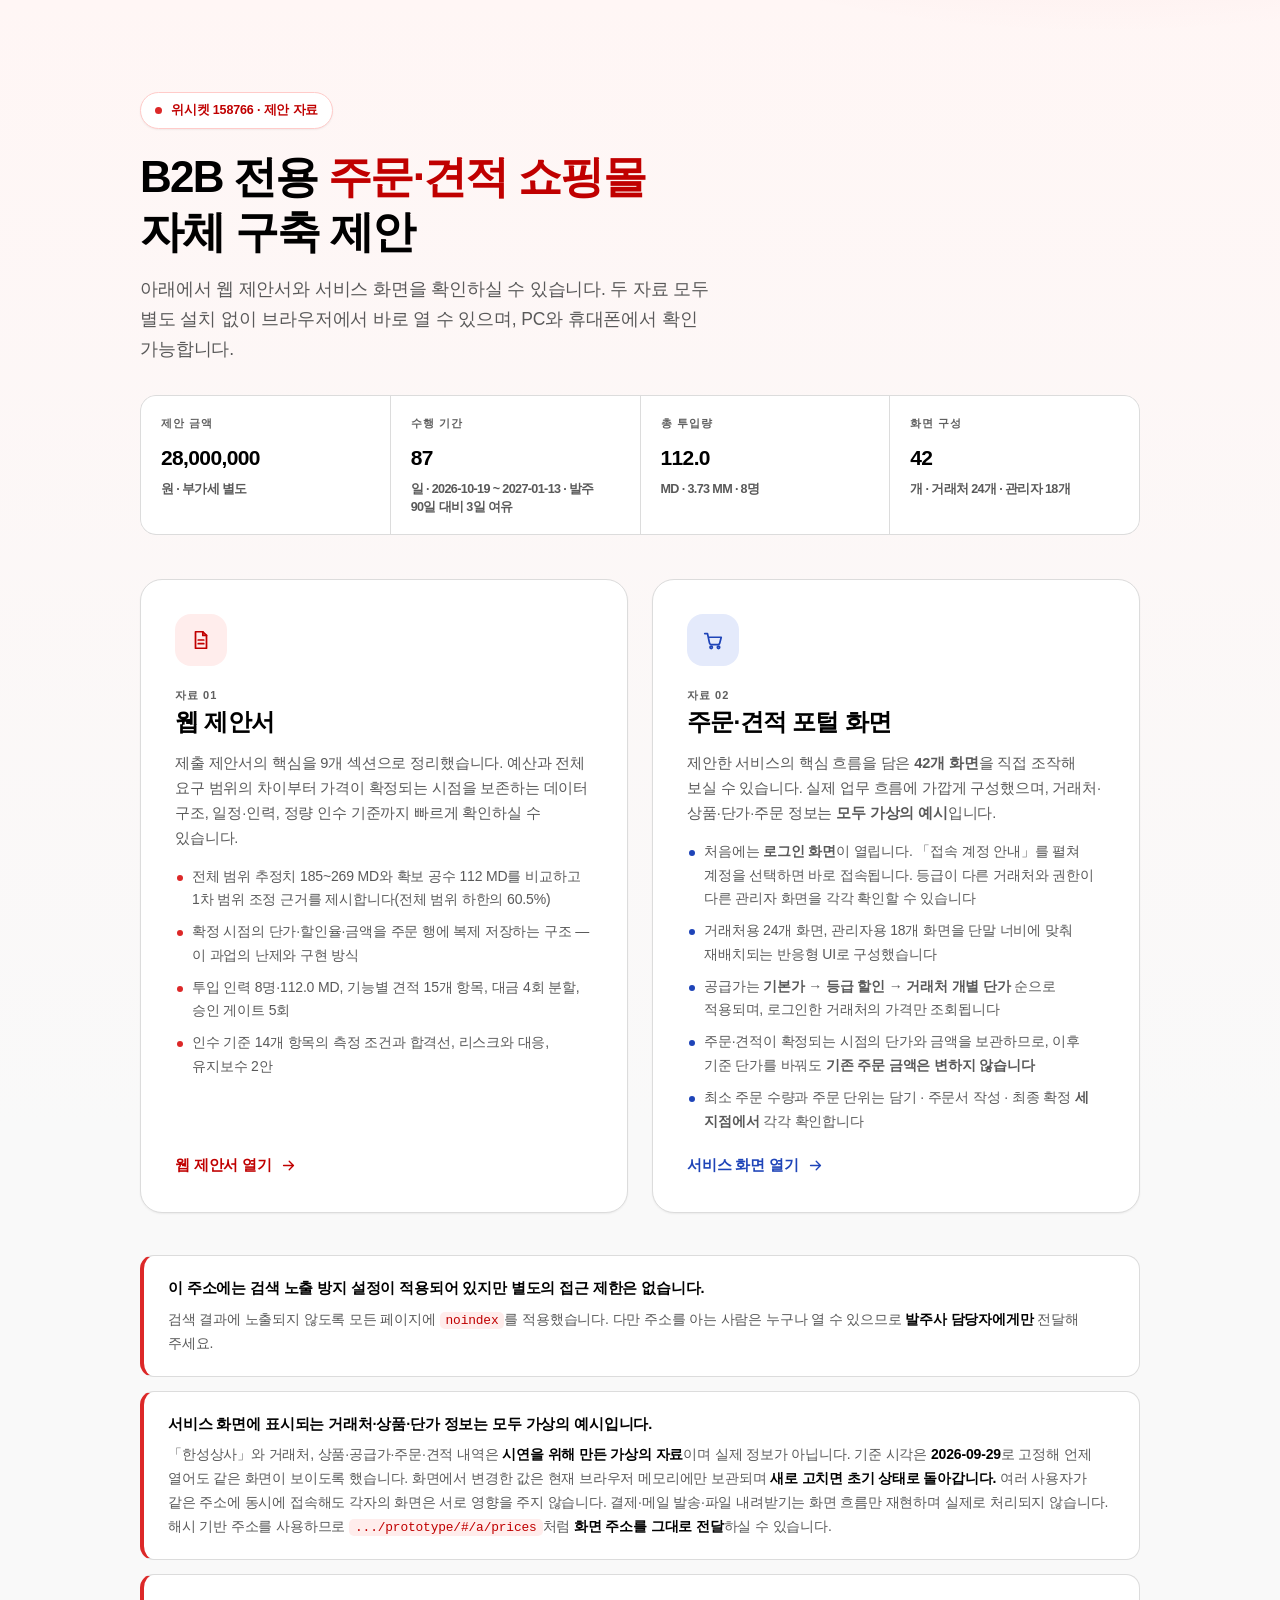
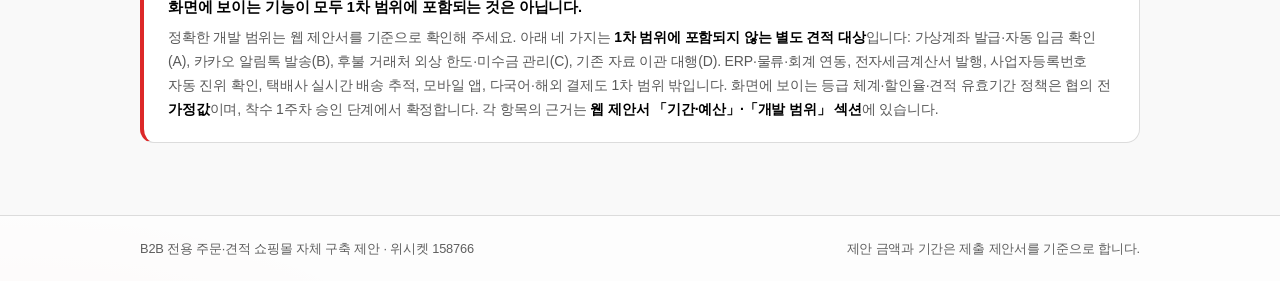
==== index.html @ 60c94184 "위시켓 158766 제안 자료 — 웹 제안서 · 주문·견적 포털 GitHub Pages 배포 한 저장소에서 주소로 분기합니다.   /            두 자료를 안내하는 첫 화" ====
<!DOCTYPE html>
<html lang="ko">
<head>
<meta charset="utf-8">
<meta name="viewport" content="width=device-width, initial-scale=1">
<title>B2B 전용 주문·견적 쇼핑몰 자체 구축 — 제안 자료 (위시켓 158766)</title>
<meta name="robots" content="noindex, nofollow">
<meta name="description" content="위시켓 158766 제안 자료 — 웹 제안서와 B2B 주문·견적 포털 프로토타입(42개 화면).">
<meta name="color-scheme" content="light">
<link rel="icon" href="favicon.svg" type="image/svg+xml">
<style>
:root{
  --red-700:#DC2828; --red-800:#C00000; --coral:#FF675C; --coral-300:#FF9A92;
  --coral-150:#FFCBC9; --coral-100:#FFEDEC; --coral-50:#FFF6F5;
  --ink-900:#000; --ink-700:#3F3F3F; --ink-600:#595959; --ink-500:#5F5F5F;
  --line:#DCDCDC; --line-soft:#EAEAEA; --surface-1:#F9F9F9; --white:#FFF;
  --f:'Pretendard','Pretendard Variable',-apple-system,BlinkMacSystemFont,
      'Apple SD Gothic Neo','Noto Sans KR','Malgun Gothic',sans-serif;
  --e:cubic-bezier(.16,1,.3,1);
}
*,*::before,*::after{box-sizing:border-box;}
html{-webkit-text-size-adjust:100%; color-scheme:light;}
body{margin:0; min-height:100vh; background:
    radial-gradient(1000px 420px at 86% -12%, rgba(220,40,40,.10), transparent 62%),
    radial-gradient(720px 360px at 2% 108%, rgba(255,103,92,.11), transparent 60%),
    linear-gradient(180deg,var(--coral-50),var(--surface-1) 60%);
  color:var(--ink-700); font-family:var(--f); font-size:16px; line-height:1.7;
  letter-spacing:-.01em; word-break:keep-all; -webkit-font-smoothing:antialiased;
  display:flex; flex-direction:column;}
h1,h2,h3{color:var(--ink-900); margin:0; font-weight:800; letter-spacing:-.03em; line-height:1.25;}
p{margin:0;}
a{color:var(--red-800); text-decoration:none;}
code{font-family:ui-monospace,SFMono-Regular,Menlo,monospace; font-size:.92em;
  background:var(--coral-100); padding:1px 6px; border-radius:5px; color:var(--red-800);}
:focus-visible{outline:3px solid var(--red-700); outline-offset:3px; border-radius:6px;}
.wrap{width:100%; max-width:1080px; margin:0 auto; padding:0 clamp(18px,4vw,40px);}
main{flex:1 0 auto; padding:clamp(44px,8vw,92px) 0 clamp(40px,6vw,72px);}

.eyebrow{display:inline-flex; align-items:center; gap:9px; background:var(--white);
  border:1px solid var(--coral-150); color:var(--red-800); font-size:12.5px; font-weight:800;
  padding:7px 14px; border-radius:999px; box-shadow:0 1px 2px rgba(0,0,0,.06); margin-bottom:20px;}
.eyebrow i{width:7px; height:7px; border-radius:50%; background:var(--red-700); flex:0 0 auto;}
h1{font-size:clamp(26px,4.6vw,44px); letter-spacing:-.04em;}
h1 em{font-style:normal; color:var(--red-800);}
.lead{margin-top:16px; font-size:clamp(15px,1.7vw,17.5px); color:var(--ink-600); max-width:62ch;}

.facts{display:grid; grid-template-columns:repeat(4,minmax(0,1fr)); gap:1px;
  background:var(--line); border:1px solid var(--line); border-radius:16px;
  overflow:hidden; margin:30px 0 clamp(30px,4vw,44px);}
.facts div{background:var(--white); padding:18px 20px;}
.facts span{display:block; font-size:11px; font-weight:800; letter-spacing:.09em;
  color:var(--ink-500); text-transform:uppercase; margin-bottom:8px;}
.facts b{display:block; font-size:clamp(17px,2.1vw,21px); font-weight:800; color:var(--ink-900);
  letter-spacing:-.03em; white-space:nowrap;}
.facts b i{display:block; font-style:normal; font-size:.6em; font-weight:700; color:var(--ink-600);
  margin:5px 0 0; white-space:normal; line-height:1.4;}

.cards{display:grid; grid-template-columns:repeat(2,minmax(0,1fr)); gap:clamp(16px,2.2vw,24px);}
a.card{display:flex; flex-direction:column; gap:14px; background:var(--white); border:1px solid var(--line);
  border-radius:22px; padding:clamp(24px,3vw,34px); box-shadow:0 1px 2px rgba(0,0,0,.06);
  transition:transform .3s var(--e),box-shadow .3s,border-color .3s; min-height:100%;}
a.card:hover{transform:translateY(-5px); box-shadow:0 18px 48px rgba(0,0,0,.13);
  border-color:var(--coral-150);}
a.card .ic{width:52px; height:52px; border-radius:16px; display:grid; place-items:center;
  background:var(--coral-100); color:var(--red-800); flex:0 0 auto;}
a.card.app .ic{background:#E4EAFB; color:#1E44B8;}
a.card .tag{display:inline-block; font-size:11px; font-weight:800; letter-spacing:.09em;
  color:var(--ink-500); text-transform:uppercase;}
a.card h2{font-size:clamp(19px,2.3vw,24px);}
a.card p{font-size:14.6px; color:var(--ink-600);}
a.card ul{margin:0; padding:0; list-style:none; display:grid; gap:8px;}
a.card li{position:relative; padding-left:17px; font-size:14px; color:var(--ink-600);}
a.card li::before{content:''; position:absolute; left:2px; top:10px; width:6px; height:6px;
  border-radius:50%; background:var(--red-700);}
a.card.app li::before{background:#1E44B8;}
a.card .go{margin-top:auto; display:inline-flex; align-items:center; gap:8px; font-size:14.5px;
  font-weight:800; color:var(--red-800); padding-top:6px;}
a.card.app .go{color:#1E44B8;}
a.card:hover .go svg{transform:translateX(4px);}
a.card .go svg{transition:transform .24s var(--e);}
svg{width:22px; height:22px; fill:none; stroke:currentColor; stroke-width:1.9;
  stroke-linecap:round; stroke-linejoin:round; flex:0 0 auto;}
svg.s{width:17px; height:17px;}

.note{margin-top:clamp(28px,4vw,42px); background:var(--white); border:1px solid var(--line);
  border-left:4px solid var(--red-700); border-radius:14px; padding:20px 24px;}
.note > b{display:block; color:var(--ink-900); font-size:14.6px; margin-bottom:7px;}
.note p b{display:inline; color:var(--ink-900); font-size:inherit; margin:0;}
.note p{font-size:14px; color:var(--ink-600);}
.note + .note{margin-top:14px;}

footer{flex:0 0 auto; border-top:1px solid var(--line); background:rgba(255,255,255,.65);
  padding:22px 0; font-size:12.8px; color:var(--ink-500);}
footer .wrap{display:flex; flex-wrap:wrap; gap:10px 20px; justify-content:space-between;}

@media (max-width:860px){
  .facts{grid-template-columns:repeat(2,minmax(0,1fr));}
  .cards{grid-template-columns:minmax(0,1fr);}
}
@media (max-width:420px){ .facts{grid-template-columns:minmax(0,1fr);} }
@media (prefers-reduced-motion:reduce){ *{transition:none!important;} }
@media print{
  body{background:#fff;}
  a.card{break-inside:avoid; box-shadow:none;}
}
</style>
</head>
<body>

<main>
  <div class="wrap">
    <span class="eyebrow"><i aria-hidden="true"></i>위시켓 158766 · 제안 자료</span>
    <h1>B2B 전용 <em>주문·견적 쇼핑몰</em><br>자체 구축 제안</h1>
    <p class="lead">아래에서 웹 제안서와 서비스 화면을 확인하실 수 있습니다.
      두 자료 모두 별도 설치 없이 브라우저에서 바로 열 수 있으며, PC와 휴대폰에서 확인 가능합니다.</p>

    <div class="facts">
      <div><span>제안 금액</span><b>28,000,000<i>원 · 부가세 별도</i></b></div>
      <div><span>수행 기간</span><b>87<i>일 · 2026-10-19 ~ 2027-01-13 · 발주 90일 대비 3일 여유</i></b></div>
      <div><span>총 투입량</span><b>112.0<i>MD · 3.73 MM · 8명</i></b></div>
      <div><span>화면 구성</span><b>42<i>개 · 거래처 24개 · 관리자 18개</i></b></div>
    </div>

    <div class="cards">
      <a class="card doc" href="proposal/index.html">
        <span class="ic" aria-hidden="true">
          <svg viewBox="0 0 24 24"><path d="M6 3h8l4 4v14H6z"/><path d="M14 3v4h4"/><path d="M9 12h6M9 16h6"/></svg>
        </span>
        <div>
          <span class="tag">자료 01</span>
          <h2>웹 제안서</h2>
        </div>
        <p>제출 제안서의 핵심을 9개 섹션으로 정리했습니다. 예산과 전체 요구 범위의 차이부터
          가격이 확정되는 시점을 보존하는 데이터 구조, 일정·인력, 정량 인수 기준까지 빠르게 확인하실 수 있습니다.</p>
        <ul>
          <li>전체 범위 추정치 185~269 MD와 확보 공수 112 MD를 비교하고 1차 범위 조정 근거를 제시합니다(전체 범위 하한의 60.5%)</li>
          <li>확정 시점의 단가·할인율·금액을 주문 행에 복제 저장하는 구조 — 이 과업의 난제와 구현 방식</li>
          <li>투입 인력 8명·112.0 MD, 기능별 견적 15개 항목, 대금 4회 분할, 승인 게이트 5회</li>
          <li>인수 기준 14개 항목의 측정 조건과 합격선, 리스크와 대응, 유지보수 2안</li>
        </ul>
        <span class="go">웹 제안서 열기 <svg class="s" viewBox="0 0 24 24"><path d="M5 12h14M13 6l6 6-6 6"/></svg></span>
      </a>

      <a class="card app" href="prototype/index.html">
        <span class="ic" aria-hidden="true">
          <svg viewBox="0 0 24 24"><path d="M3 5h3l2.2 10.4a2 2 0 0 0 2 1.6h7.1a2 2 0 0 0 2-1.5L21 9H7"/><circle cx="10" cy="20" r="1.3"/><circle cx="18" cy="20" r="1.3"/></svg>
        </span>
        <div>
          <span class="tag">자료 02</span>
          <h2>주문·견적 포털 화면</h2>
        </div>
        <p>제안한 서비스의 핵심 흐름을 담은 <b>42개 화면</b>을 직접 조작해 보실 수 있습니다. 실제 업무 흐름에 가깝게 구성했으며,
          거래처·상품·단가·주문 정보는 <b>모두 가상의 예시</b>입니다.</p>
        <ul>
          <li>처음에는 <b>로그인 화면</b>이 열립니다. 「접속 계정 안내」를 펼쳐 계정을 선택하면 바로 접속됩니다.
            등급이 다른 거래처와 권한이 다른 관리자 화면을 각각 확인할 수 있습니다</li>
          <li>거래처용 24개 화면, 관리자용 18개 화면을 단말 너비에 맞춰 재배치되는 반응형 UI로 구성했습니다</li>
          <li>공급가는 <b>기본가 → 등급 할인 → 거래처 개별 단가</b> 순으로 적용되며, 로그인한 거래처의 가격만 조회됩니다</li>
          <li>주문·견적이 확정되는 시점의 단가와 금액을 보관하므로, 이후 기준 단가를 바꿔도 <b>기존 주문 금액은 변하지 않습니다</b></li>
          <li>최소 주문 수량과 주문 단위는 담기 · 주문서 작성 · 최종 확정 <b>세 지점에서</b> 각각 확인합니다</li>
        </ul>
        <span class="go">서비스 화면 열기 <svg class="s" viewBox="0 0 24 24"><path d="M5 12h14M13 6l6 6-6 6"/></svg></span>
      </a>
    </div>

    <div class="note">
      <b>이 주소에는 검색 노출 방지 설정이 적용되어 있지만 별도의 접근 제한은 없습니다.</b>
      <p>검색 결과에 노출되지 않도록 모든 페이지에 <code>noindex</code>를 적용했습니다. 다만 주소를 아는 사람은 누구나 열 수 있으므로
        <b>발주사 담당자에게만</b> 전달해 주세요.</p>
    </div>

    <div class="note">
      <b>서비스 화면에 표시되는 거래처·상품·단가 정보는 모두 가상의 예시입니다.</b>
      <p>「한성상사」와 거래처, 상품·공급가·주문·견적 내역은 <b>시연을 위해 만든 가상의 자료</b>이며 실제 정보가 아닙니다.
        기준 시각은 <b>2026-09-29</b>로 고정해 언제 열어도 같은 화면이 보이도록 했습니다. 화면에서 변경한 값은 현재 브라우저 메모리에만 보관되며
        <b>새로 고치면 초기 상태로 돌아갑니다.</b> 여러 사용자가 같은 주소에 동시에 접속해도 각자의 화면은 서로 영향을 주지 않습니다.
        결제·메일 발송·파일 내려받기는 화면 흐름만 재현하며 실제로 처리되지 않습니다.
        해시 기반 주소를 사용하므로 <code>.../prototype/#/a/prices</code>처럼 <b>화면 주소를 그대로 전달</b>하실 수 있습니다.</p>
    </div>

    <div class="note">
      <b>화면에 보이는 기능이 모두 1차 범위에 포함되는 것은 아닙니다.</b>
      <p>정확한 개발 범위는 웹 제안서를 기준으로 확인해 주세요. 아래 네 가지는
        <b>1차 범위에 포함되지 않는 별도 견적 대상</b>입니다: 가상계좌 발급·자동 입금 확인(A),
        카카오 알림톡 발송(B), 후불 거래처 외상 한도·미수금 관리(C), 기존 자료 이관 대행(D).
        ERP·물류·회계 연동, 전자세금계산서 발행, 사업자등록번호 자동 진위 확인, 택배사 실시간 배송 추적,
        모바일 앱, 다국어·해외 결제도 1차 범위 밖입니다.
        화면에 보이는 등급 체계·할인율·견적 유효기간 정책은 협의 전 <b>가정값</b>이며, 착수 1주차 승인 단계에서 확정합니다.
        각 항목의 근거는 <b>웹 제안서 「기간·예산」·「개발 범위」 섹션</b>에 있습니다.</p>
    </div>
  </div>
</main>

<footer>
  <div class="wrap">
    <span>B2B 전용 주문·견적 쇼핑몰 자체 구축 제안 · 위시켓 158766</span>
    <span>제안 금액과 기간은 제출 제안서를 기준으로 합니다.</span>
  </div>
</footer>

</body>
</html>
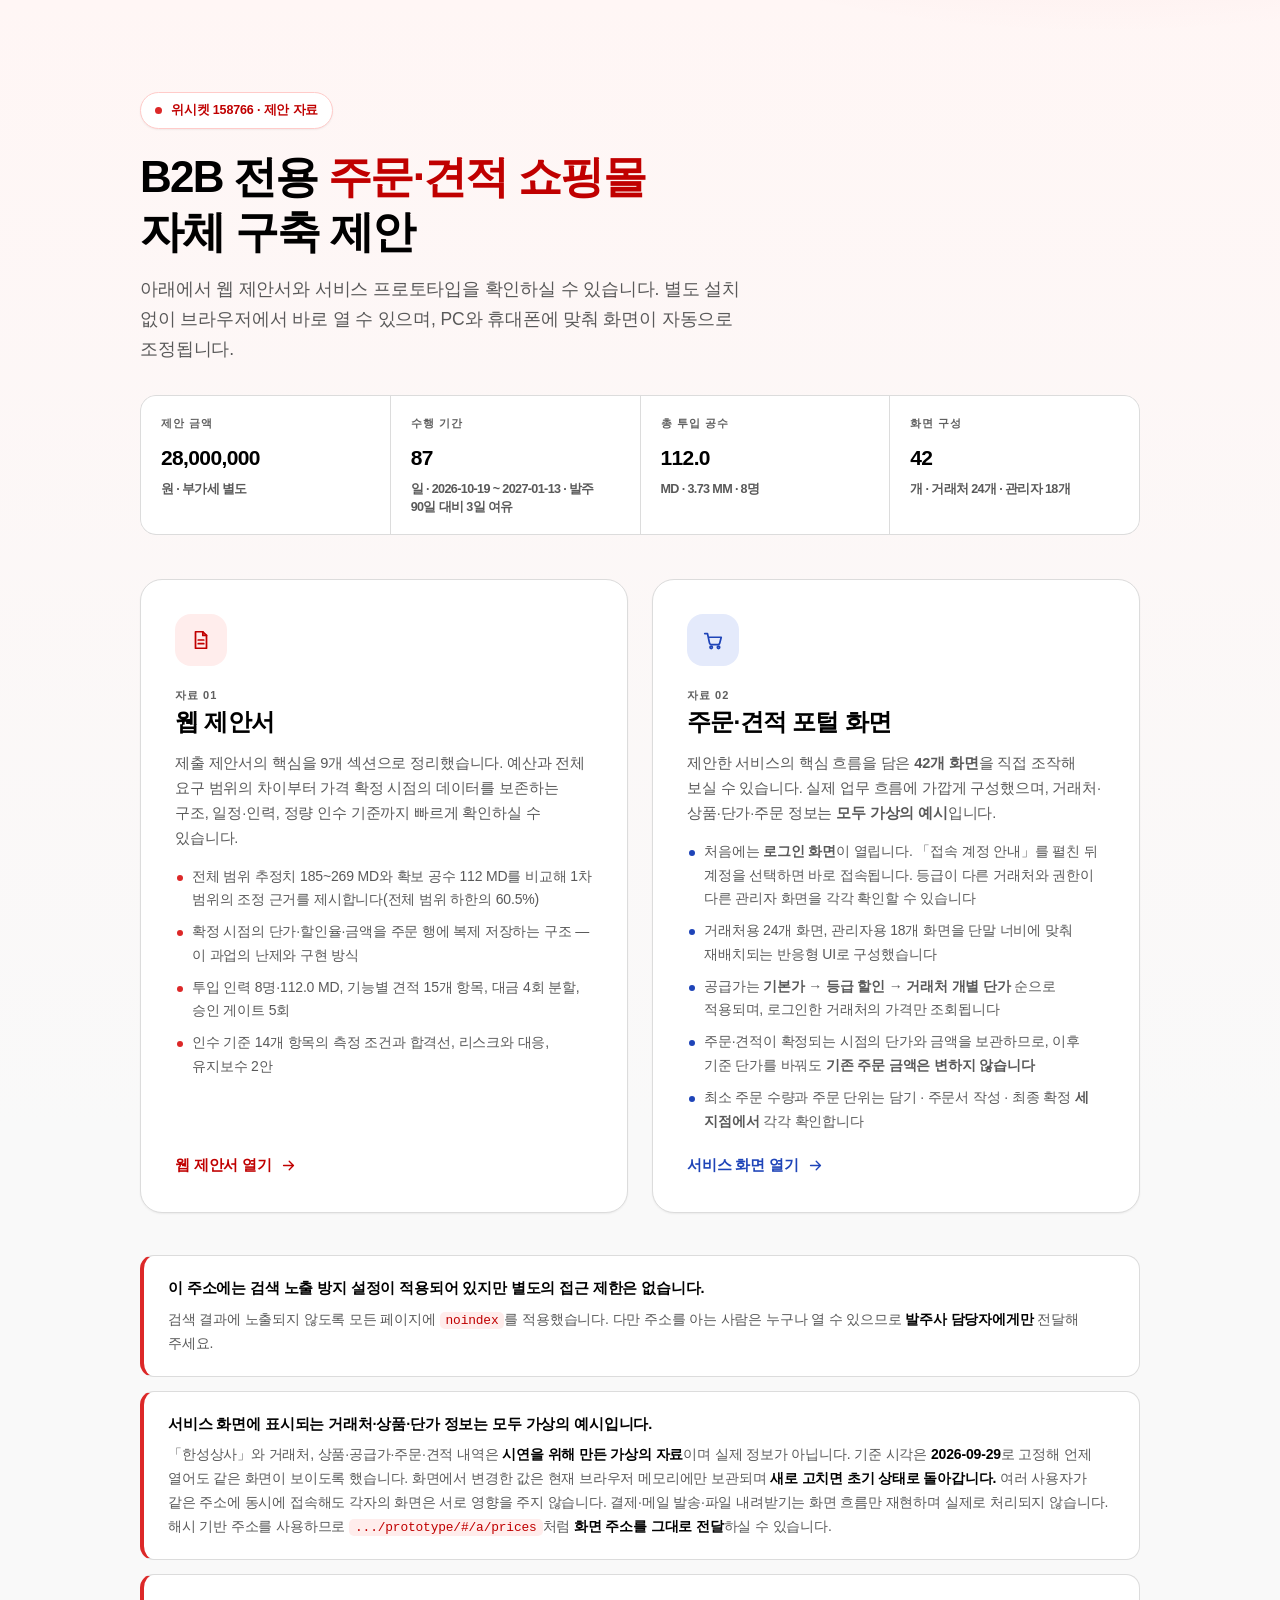
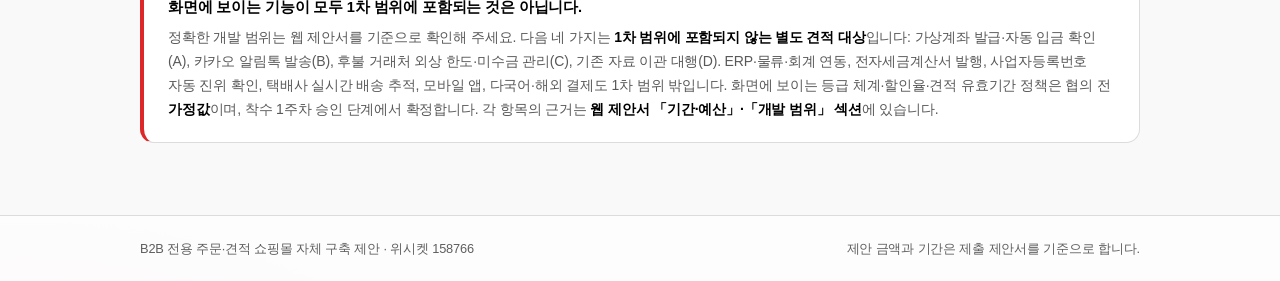
==== commit 1b96788d: "첫 화면 문구 정리 · 웹 제안서 히어로에 「메인으로」 추가 - 첫 화면: 안내 문구와 항목 이름을 다듬음 (총 투입량 → 총 투입 공수 등) - 웹 제안서: 스크롤 전에도 보이도" ====
--- a/index.html
+++ b/index.html
@@ -111,13 +111,13 @@
   <div class="wrap">
     <span class="eyebrow"><i aria-hidden="true"></i>위시켓 158766 · 제안 자료</span>
     <h1>B2B 전용 <em>주문·견적 쇼핑몰</em><br>자체 구축 제안</h1>
-    <p class="lead">아래에서 웹 제안서와 서비스 화면을 확인하실 수 있습니다.
-      두 자료 모두 별도 설치 없이 브라우저에서 바로 열 수 있으며, PC와 휴대폰에서 확인 가능합니다.</p>
+    <p class="lead">아래에서 웹 제안서와 서비스 프로토타입을 확인하실 수 있습니다.
+      별도 설치 없이 브라우저에서 바로 열 수 있으며, PC와 휴대폰에 맞춰 화면이 자동으로 조정됩니다.</p>
 
     <div class="facts">
       <div><span>제안 금액</span><b>28,000,000<i>원 · 부가세 별도</i></b></div>
       <div><span>수행 기간</span><b>87<i>일 · 2026-10-19 ~ 2027-01-13 · 발주 90일 대비 3일 여유</i></b></div>
-      <div><span>총 투입량</span><b>112.0<i>MD · 3.73 MM · 8명</i></b></div>
+      <div><span>총 투입 공수</span><b>112.0<i>MD · 3.73 MM · 8명</i></b></div>
       <div><span>화면 구성</span><b>42<i>개 · 거래처 24개 · 관리자 18개</i></b></div>
     </div>
 
@@ -131,9 +131,9 @@
           <h2>웹 제안서</h2>
         </div>
         <p>제출 제안서의 핵심을 9개 섹션으로 정리했습니다. 예산과 전체 요구 범위의 차이부터
-          가격이 확정되는 시점을 보존하는 데이터 구조, 일정·인력, 정량 인수 기준까지 빠르게 확인하실 수 있습니다.</p>
+          가격 확정 시점의 데이터를 보존하는 구조, 일정·인력, 정량 인수 기준까지 빠르게 확인하실 수 있습니다.</p>
         <ul>
-          <li>전체 범위 추정치 185~269 MD와 확보 공수 112 MD를 비교하고 1차 범위 조정 근거를 제시합니다(전체 범위 하한의 60.5%)</li>
+          <li>전체 범위 추정치 185~269 MD와 확보 공수 112 MD를 비교해 1차 범위의 조정 근거를 제시합니다(전체 범위 하한의 60.5%)</li>
           <li>확정 시점의 단가·할인율·금액을 주문 행에 복제 저장하는 구조 — 이 과업의 난제와 구현 방식</li>
           <li>투입 인력 8명·112.0 MD, 기능별 견적 15개 항목, 대금 4회 분할, 승인 게이트 5회</li>
           <li>인수 기준 14개 항목의 측정 조건과 합격선, 리스크와 대응, 유지보수 2안</li>
@@ -152,7 +152,7 @@
         <p>제안한 서비스의 핵심 흐름을 담은 <b>42개 화면</b>을 직접 조작해 보실 수 있습니다. 실제 업무 흐름에 가깝게 구성했으며,
           거래처·상품·단가·주문 정보는 <b>모두 가상의 예시</b>입니다.</p>
         <ul>
-          <li>처음에는 <b>로그인 화면</b>이 열립니다. 「접속 계정 안내」를 펼쳐 계정을 선택하면 바로 접속됩니다.
+          <li>처음에는 <b>로그인 화면</b>이 열립니다. 「접속 계정 안내」를 펼친 뒤 계정을 선택하면 바로 접속됩니다.
             등급이 다른 거래처와 권한이 다른 관리자 화면을 각각 확인할 수 있습니다</li>
           <li>거래처용 24개 화면, 관리자용 18개 화면을 단말 너비에 맞춰 재배치되는 반응형 UI로 구성했습니다</li>
           <li>공급가는 <b>기본가 → 등급 할인 → 거래처 개별 단가</b> 순으로 적용되며, 로그인한 거래처의 가격만 조회됩니다</li>
@@ -180,7 +180,7 @@
 
     <div class="note">
       <b>화면에 보이는 기능이 모두 1차 범위에 포함되는 것은 아닙니다.</b>
-      <p>정확한 개발 범위는 웹 제안서를 기준으로 확인해 주세요. 아래 네 가지는
+      <p>정확한 개발 범위는 웹 제안서를 기준으로 확인해 주세요. 다음 네 가지는
         <b>1차 범위에 포함되지 않는 별도 견적 대상</b>입니다: 가상계좌 발급·자동 입금 확인(A),
         카카오 알림톡 발송(B), 후불 거래처 외상 한도·미수금 관리(C), 기존 자료 이관 대행(D).
         ERP·물류·회계 연동, 전자세금계산서 발행, 사업자등록번호 자동 진위 확인, 택배사 실시간 배송 추적,
